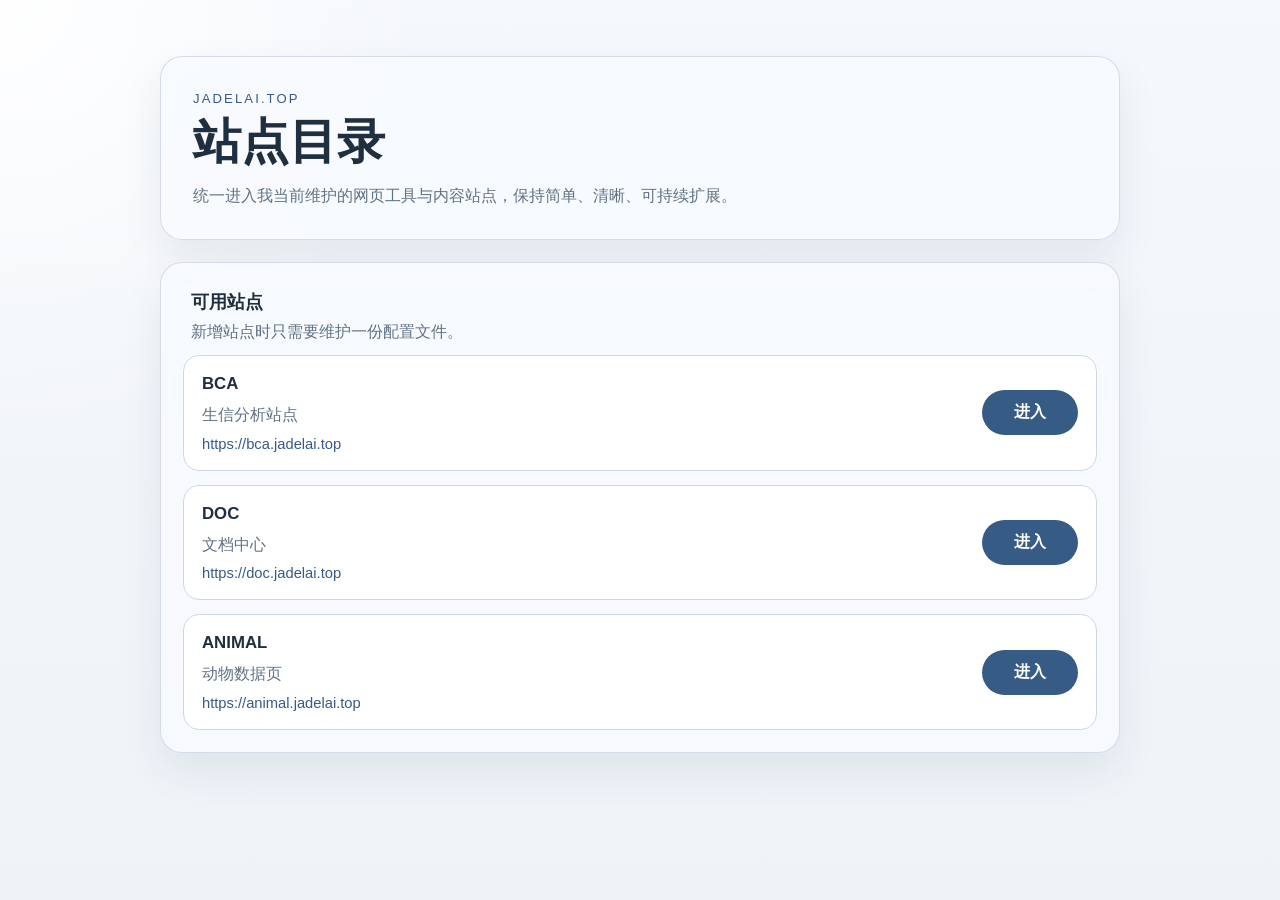
==== index.html @ 3c75c678 "Initial commit" ====
<!DOCTYPE html>
<html lang="zh-CN">
  <head>
    <meta charset="UTF-8" />
    <meta name="viewport" content="width=device-width, initial-scale=1.0" />
    <title>jadelai.top 门户</title>
    <link rel="stylesheet" href="assets/styles.css" />
  </head>
  <body>
    <main class="page-shell">
      <section class="hero">
        <p class="eyebrow">jadelai.top</p>
        <h1>站点目录</h1>
        <p class="hero-copy">
          统一进入我当前维护的网页工具与内容站点，保持简单、清晰、可持续扩展。
        </p>
      </section>

      <section class="site-section" aria-labelledby="site-directory-title">
        <div class="section-header">
          <h2 id="site-directory-title">可用站点</h2>
          <p>新增站点时只需要维护一份配置文件。</p>
        </div>
        <div id="site-list" class="site-list" aria-live="polite"></div>
      </section>
    </main>

    <script src="assets/app.js" defer></script>
  </body>
</html>
---- assets/styles.css ----
:root {
  --bg: #eef3f8;
  --panel: #f8fbfe;
  --panel-strong: #ffffff;
  --line: #ced8e4;
  --text: #1f2f40;
  --text-soft: #607285;
  --accent: #365b85;
  --accent-hover: #284968;
  --shadow: 0 18px 40px rgba(25, 45, 68, 0.08);
  --radius-lg: 22px;
  --radius-md: 16px;
  --radius-sm: 12px;
}

* {
  box-sizing: border-box;
}

body {
  margin: 0;
  min-height: 100vh;
  font-family: "Noto Sans SC", "PingFang SC", "Microsoft YaHei", sans-serif;
  color: var(--text);
  background:
    radial-gradient(circle at top left, rgba(255, 255, 255, 0.95), transparent 28%),
    linear-gradient(180deg, #f5f8fc 0%, var(--bg) 100%);
}

a {
  color: inherit;
}

.page-shell {
  width: min(960px, calc(100% - 32px));
  margin: 0 auto;
  padding: 56px 0 64px;
}

.hero,
.site-section {
  background: rgba(248, 251, 254, 0.82);
  border: 1px solid rgba(206, 216, 228, 0.88);
  border-radius: var(--radius-lg);
  box-shadow: var(--shadow);
  backdrop-filter: blur(8px);
}

.hero {
  padding: 34px 32px 30px;
}

.eyebrow {
  margin: 0 0 10px;
  color: var(--accent);
  font-size: 0.82rem;
  letter-spacing: 0.16em;
  text-transform: uppercase;
}

.hero h1 {
  margin: 0;
  font-size: clamp(2rem, 4vw, 3rem);
  line-height: 1.08;
}

.hero-copy {
  max-width: 42rem;
  margin: 14px 0 0;
  color: var(--text-soft);
  font-size: 1rem;
  line-height: 1.7;
}

.site-section {
  margin-top: 22px;
  padding: 26px 22px 22px;
}

.section-header {
  padding: 0 8px 12px;
}

.section-header h2 {
  margin: 0;
  font-size: 1.15rem;
}

.section-header p {
  margin: 8px 0 0;
  color: var(--text-soft);
}

.site-list {
  display: flex;
  flex-direction: column;
  gap: 14px;
}

.site-item {
  display: grid;
  grid-template-columns: minmax(0, 1fr) auto;
  gap: 16px;
  align-items: center;
  padding: 18px;
  background: var(--panel-strong);
  border: 1px solid var(--line);
  border-radius: var(--radius-md);
  transition:
    transform 160ms ease,
    border-color 160ms ease,
    box-shadow 160ms ease;
}

.site-item:hover {
  transform: translateY(-2px);
  border-color: #b8c9db;
  box-shadow: 0 14px 26px rgba(40, 73, 104, 0.08);
}

.site-meta {
  min-width: 0;
}

.site-meta h3 {
  margin: 0;
  font-size: 1.05rem;
}

.site-desc {
  margin: 8px 0 0;
  color: var(--text-soft);
  line-height: 1.6;
}

.site-url {
  margin: 8px 0 0;
  color: var(--accent);
  font-size: 0.92rem;
  word-break: break-all;
}

.site-link {
  display: inline-flex;
  align-items: center;
  justify-content: center;
  min-width: 96px;
  padding: 12px 18px;
  border-radius: 999px;
  background: var(--accent);
  color: #ffffff;
  font-weight: 600;
  text-decoration: none;
  transition:
    background-color 160ms ease,
    transform 160ms ease;
}

.site-link:hover,
.site-link:focus-visible {
  background: var(--accent-hover);
  transform: translateY(-1px);
}

.site-link:focus-visible {
  outline: 3px solid rgba(54, 91, 133, 0.24);
  outline-offset: 2px;
}

.status-card {
  padding: 22px 18px;
  text-align: center;
  color: var(--text-soft);
  background: var(--panel-strong);
  border: 1px dashed var(--line);
  border-radius: var(--radius-md);
}

@media (max-width: 720px) {
  .page-shell {
    width: min(100% - 20px, 960px);
    padding: 26px 0 36px;
  }

  .hero,
  .site-section {
    border-radius: 18px;
  }

  .hero {
    padding: 26px 20px 22px;
  }

  .site-section {
    padding: 18px 14px 14px;
  }

  .site-item {
    grid-template-columns: 1fr;
    align-items: start;
  }

  .site-link {
    width: 100%;
  }
}
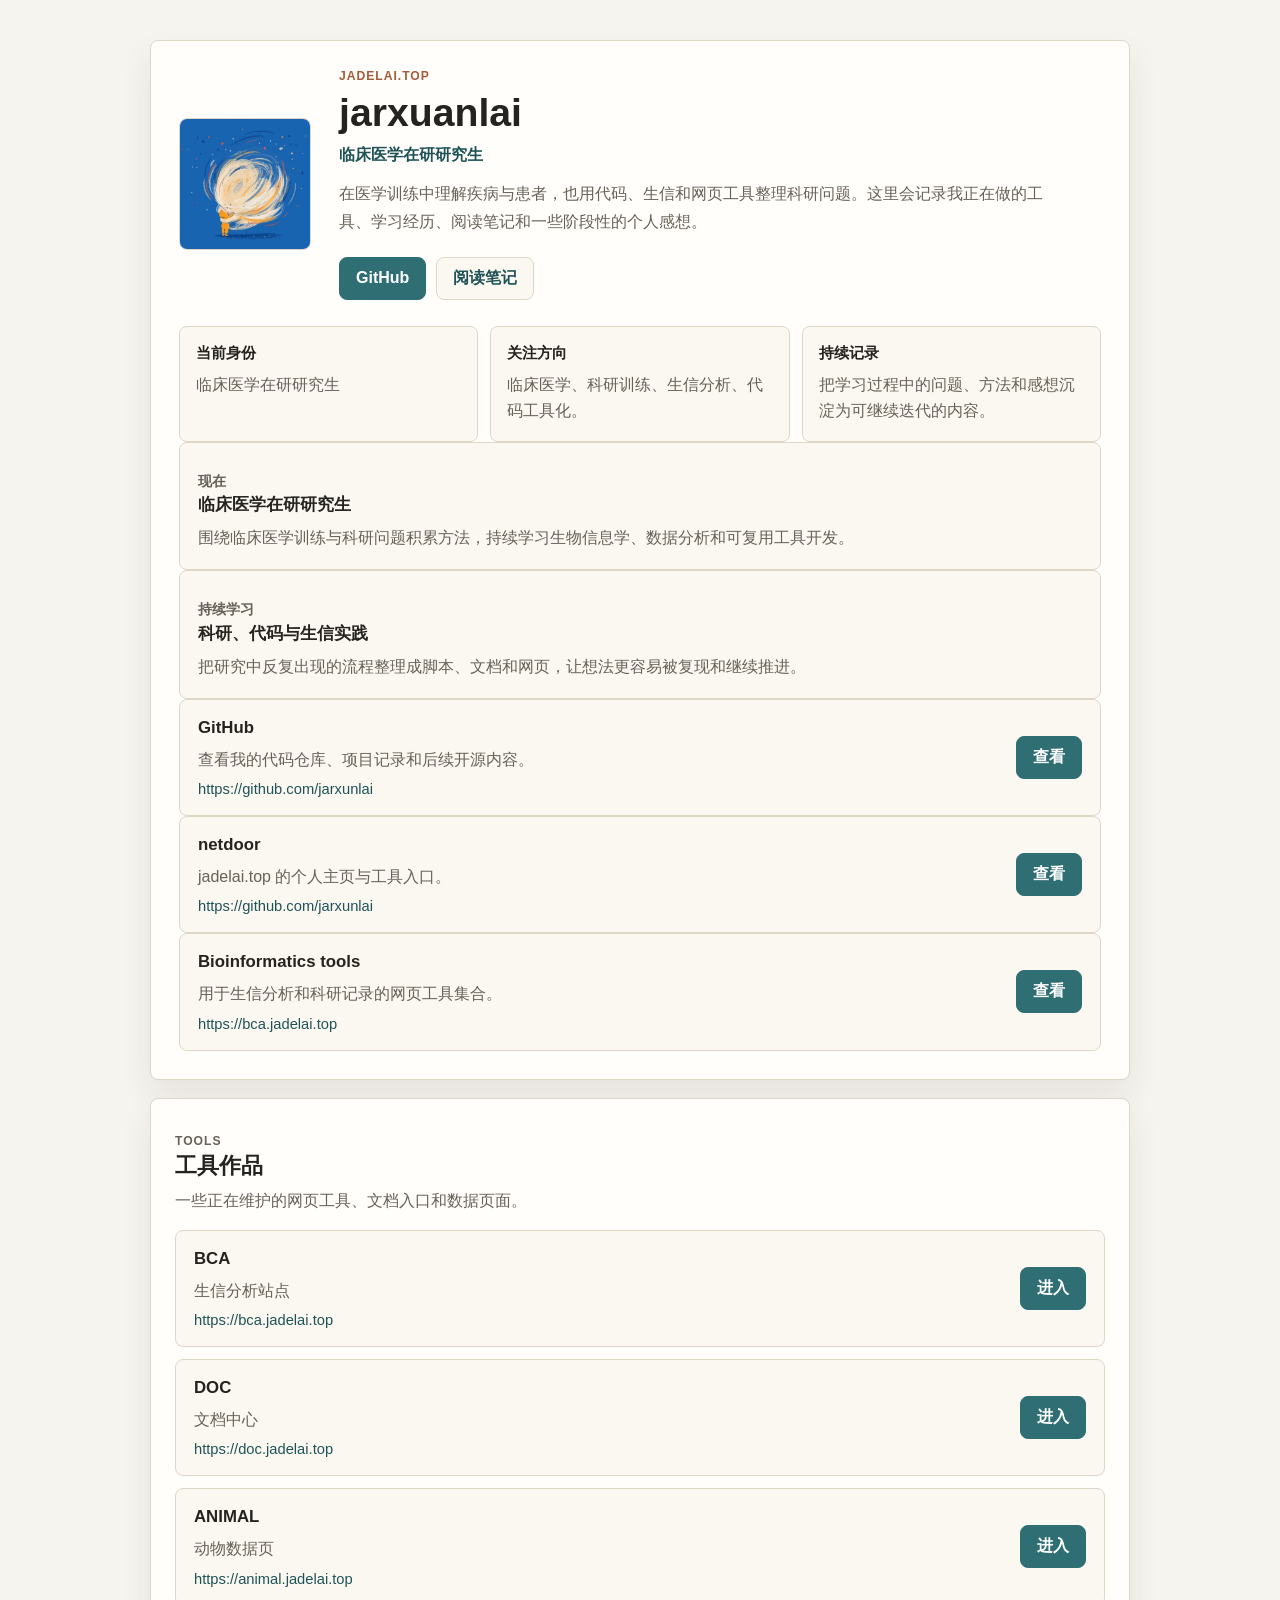
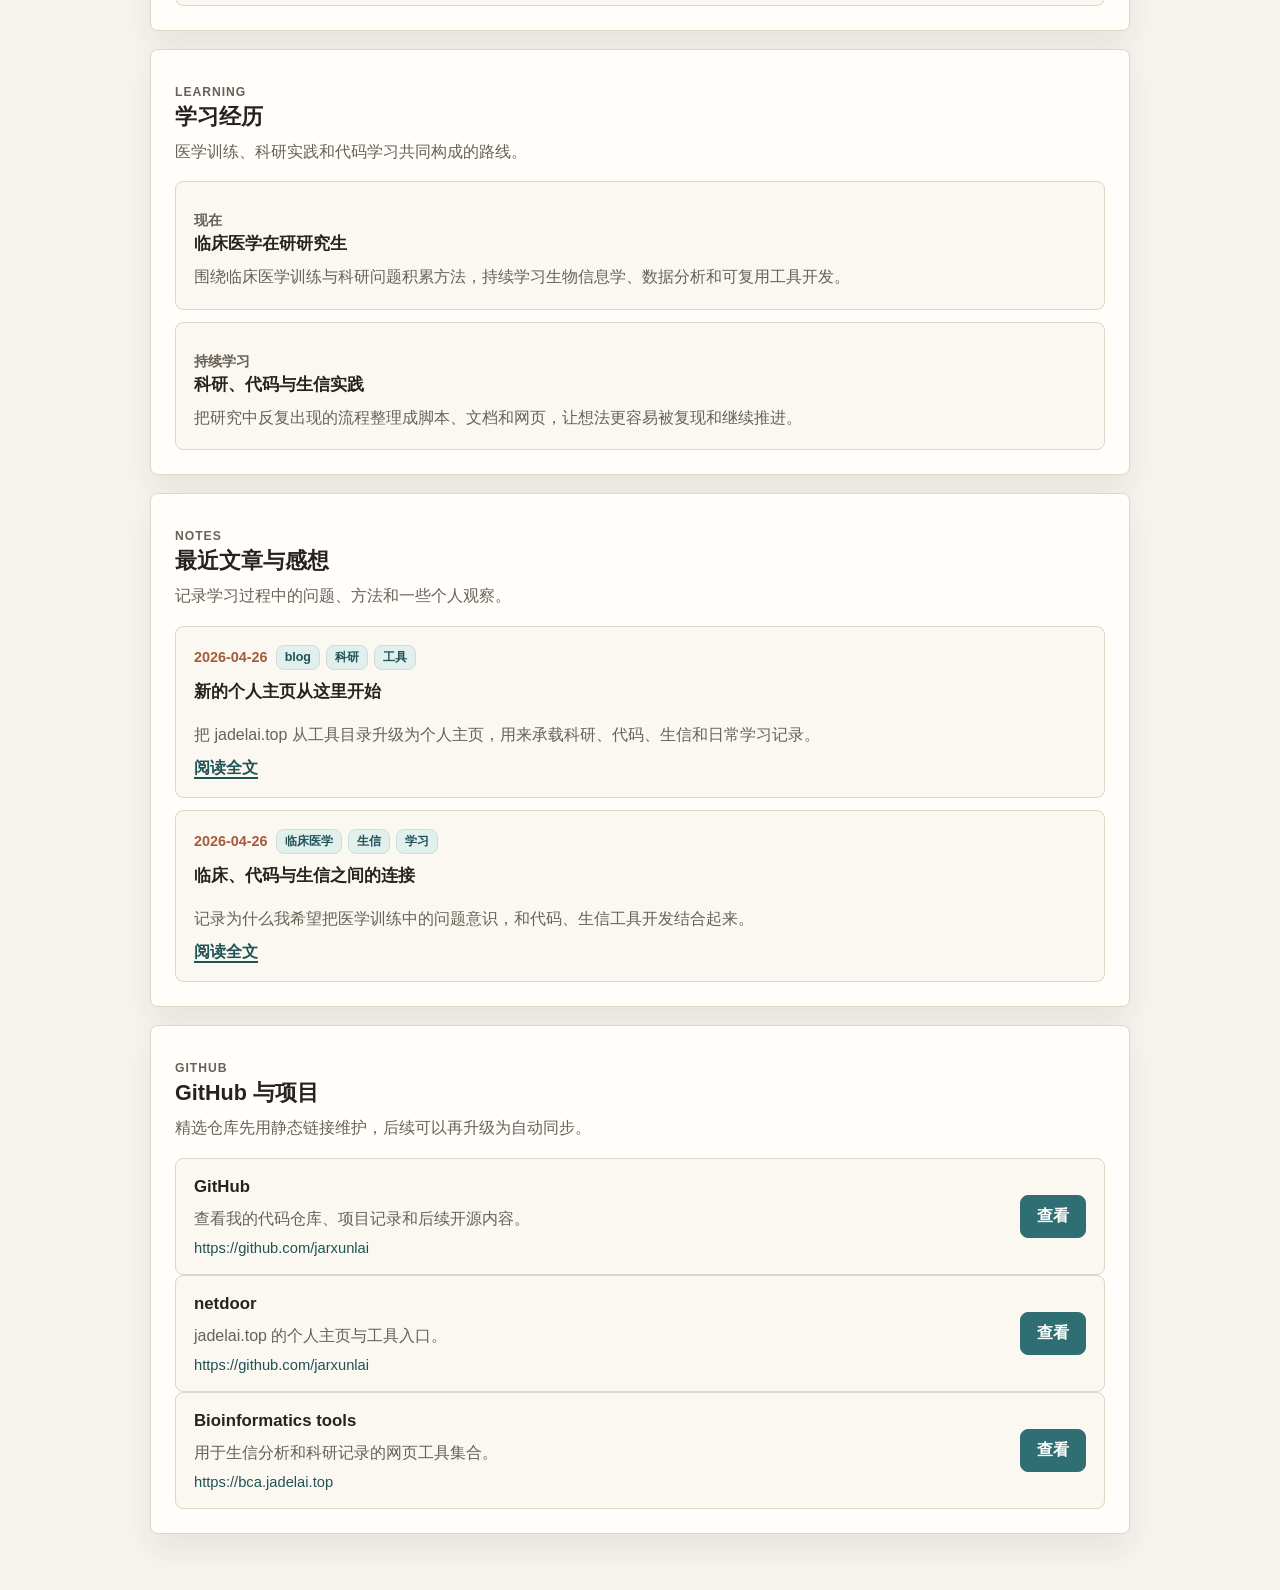
==== commit 90c0ac21: "netdoor_v1" ====
--- a/index.html
+++ b/index.html
@@ -3,25 +3,53 @@
   <head>
     <meta charset="UTF-8" />
     <meta name="viewport" content="width=device-width, initial-scale=1.0" />
-    <title>jadelai.top 门户</title>
+    <title>jarxuanlai | jadelai.top</title>
+    <meta
+      name="description"
+      content="jarxuanlai 的个人主页，记录临床医学、科研、代码、生信和工具开发。"
+    />
     <link rel="stylesheet" href="assets/styles.css" />
   </head>
   <body>
     <main class="page-shell">
-      <section class="hero">
-        <p class="eyebrow">jadelai.top</p>
-        <h1>站点目录</h1>
-        <p class="hero-copy">
-          统一进入我当前维护的网页工具与内容站点，保持简单、清晰、可持续扩展。
-        </p>
+      <section class="hero" aria-labelledby="profile-title">
+        <div id="profile-root" aria-live="polite"></div>
       </section>
 
-      <section class="site-section" aria-labelledby="site-directory-title">
+      <section class="content-section" aria-labelledby="site-directory-title">
         <div class="section-header">
-          <h2 id="site-directory-title">可用站点</h2>
-          <p>新增站点时只需要维护一份配置文件。</p>
+          <p class="eyebrow">TOOLS</p>
+          <h2 id="site-directory-title">工具作品</h2>
+          <p>一些正在维护的网页工具、文档入口和数据页面。</p>
         </div>
-        <div id="site-list" class="site-list" aria-live="polite"></div>
+        <div id="site-list" class="item-list" aria-live="polite"></div>
+      </section>
+
+      <section class="content-section" aria-labelledby="education-title">
+        <div class="section-header">
+          <p class="eyebrow">LEARNING</p>
+          <h2 id="education-title">学习经历</h2>
+          <p>医学训练、科研实践和代码学习共同构成的路线。</p>
+        </div>
+        <div id="education-list" class="timeline-list" aria-live="polite"></div>
+      </section>
+
+      <section class="content-section" aria-labelledby="posts-title">
+        <div class="section-header">
+          <p class="eyebrow">NOTES</p>
+          <h2 id="posts-title">最近文章与感想</h2>
+          <p>记录学习过程中的问题、方法和一些个人观察。</p>
+        </div>
+        <div id="post-list" class="post-list" aria-live="polite"></div>
+      </section>
+
+      <section class="content-section" aria-labelledby="github-title">
+        <div class="section-header">
+          <p class="eyebrow">GITHUB</p>
+          <h2 id="github-title">GitHub 与项目</h2>
+          <p>精选仓库先用静态链接维护，后续可以再升级为自动同步。</p>
+        </div>
+        <div id="github-panel" aria-live="polite"></div>
       </section>
     </main>
 
--- a/assets/styles.css
+++ b/assets/styles.css
@@ -1,30 +1,32 @@
 :root {
-  --bg: #eef3f8;
-  --panel: #f8fbfe;
-  --panel-strong: #ffffff;
-  --line: #ced8e4;
-  --text: #1f2f40;
-  --text-soft: #607285;
-  --accent: #365b85;
-  --accent-hover: #284968;
-  --shadow: 0 18px 40px rgba(25, 45, 68, 0.08);
-  --radius-lg: 22px;
-  --radius-md: 16px;
-  --radius-sm: 12px;
+  --bg: #f6f4ef;
+  --panel: #fffefa;
+  --panel-soft: #fbf8f1;
+  --line: #ded7c8;
+  --text: #25231f;
+  --text-soft: #676158;
+  --accent: #2f6f73;
+  --accent-strong: #1f5357;
+  --accent-soft: #e1efed;
+  --rust: #a45c3a;
+  --shadow: 0 16px 32px rgba(48, 43, 34, 0.08);
+  --radius: 8px;
 }
 
 * {
   box-sizing: border-box;
 }
 
+html {
+  scroll-behavior: smooth;
+}
+
 body {
   margin: 0;
   min-height: 100vh;
+  color: var(--text);
+  background: var(--bg);
   font-family: "Noto Sans SC", "PingFang SC", "Microsoft YaHei", sans-serif;
-  color: var(--text);
-  background:
-    radial-gradient(circle at top left, rgba(255, 255, 255, 0.95), transparent 28%),
-    linear-gradient(180deg, #f5f8fc 0%, var(--bg) 100%);
 }
 
 a {
@@ -32,69 +34,222 @@
 }
 
 .page-shell {
-  width: min(960px, calc(100% - 32px));
+  width: min(980px, calc(100% - 32px));
   margin: 0 auto;
-  padding: 56px 0 64px;
+  padding: 40px 0 56px;
+}
+
+.page-shell--article {
+  width: min(760px, calc(100% - 32px));
 }
 
 .hero,
-.site-section {
-  background: rgba(248, 251, 254, 0.82);
-  border: 1px solid rgba(206, 216, 228, 0.88);
-  border-radius: var(--radius-lg);
+.content-section,
+.article-shell {
+  background: var(--panel);
+  border: 1px solid var(--line);
+  border-radius: var(--radius);
   box-shadow: var(--shadow);
-  backdrop-filter: blur(8px);
 }
 
 .hero {
-  padding: 34px 32px 30px;
+  padding: 28px;
+}
+
+.profile-layout {
+  display: grid;
+  grid-template-columns: 132px minmax(0, 1fr);
+  gap: 28px;
+  align-items: center;
+}
+
+.avatar-frame {
+  width: 132px;
+  aspect-ratio: 1;
+  display: grid;
+  place-items: center;
+  overflow: hidden;
+  border: 1px solid var(--line);
+  border-radius: var(--radius);
+  background: var(--accent-soft);
+}
+
+.avatar-image {
+  width: 100%;
+  height: 100%;
+  object-fit: cover;
+}
+
+.avatar-fallback {
+  width: 100%;
+  height: 100%;
+  display: grid;
+  place-items: center;
+  padding: 12px;
+  color: var(--accent-strong);
+  font-size: 1.05rem;
+  font-weight: 700;
+  text-align: center;
+  overflow-wrap: anywhere;
 }
 
 .eyebrow {
-  margin: 0 0 10px;
-  color: var(--accent);
-  font-size: 0.82rem;
-  letter-spacing: 0.16em;
+  margin: 0 0 8px;
+  color: var(--rust);
+  font-size: 0.76rem;
+  font-weight: 700;
+  letter-spacing: 0.08em;
   text-transform: uppercase;
 }
 
-.hero h1 {
-  margin: 0;
-  font-size: clamp(2rem, 4vw, 3rem);
-  line-height: 1.08;
-}
-
-.hero-copy {
-  max-width: 42rem;
+h1,
+h2,
+h3,
+p {
+  overflow-wrap: anywhere;
+}
+
+.profile-copy h1,
+.article-header h1 {
+  margin: 0;
+  font-size: 2.45rem;
+  line-height: 1.12;
+  letter-spacing: 0;
+}
+
+.profile-role {
+  margin: 10px 0 0;
+  color: var(--accent-strong);
+  font-weight: 700;
+}
+
+.hero-copy,
+.article-summary {
+  max-width: 44rem;
   margin: 14px 0 0;
   color: var(--text-soft);
   font-size: 1rem;
-  line-height: 1.7;
-}
-
-.site-section {
-  margin-top: 22px;
-  padding: 26px 22px 22px;
+  line-height: 1.78;
+}
+
+.hero-actions {
+  display: flex;
+  flex-wrap: wrap;
+  gap: 10px;
+  margin-top: 20px;
+}
+
+.primary-link,
+.secondary-link,
+.site-link {
+  display: inline-flex;
+  align-items: center;
+  justify-content: center;
+  min-height: 42px;
+  padding: 10px 16px;
+  border-radius: var(--radius);
+  font-weight: 700;
+  text-decoration: none;
+  transition:
+    background-color 160ms ease,
+    border-color 160ms ease,
+    transform 160ms ease;
+}
+
+.primary-link,
+.site-link {
+  border: 1px solid var(--accent);
+  background: var(--accent);
+  color: #ffffff;
+}
+
+.secondary-link {
+  border: 1px solid var(--line);
+  background: var(--panel-soft);
+  color: var(--accent-strong);
+}
+
+.primary-link:hover,
+.site-link:hover,
+.primary-link:focus-visible,
+.site-link:focus-visible {
+  background: var(--accent-strong);
+  border-color: var(--accent-strong);
+  transform: translateY(-1px);
+}
+
+.secondary-link:hover,
+.secondary-link:focus-visible {
+  border-color: var(--accent);
+  transform: translateY(-1px);
+}
+
+.primary-link:focus-visible,
+.secondary-link:focus-visible,
+.site-link:focus-visible,
+.text-link:focus-visible,
+.top-nav a:focus-visible {
+  outline: 3px solid rgba(47, 111, 115, 0.24);
+  outline-offset: 2px;
+}
+
+.profile-grid {
+  display: grid;
+  grid-template-columns: repeat(3, minmax(0, 1fr));
+  gap: 12px;
+  margin-top: 26px;
+}
+
+.mini-panel,
+.site-item,
+.timeline-item,
+.post-card,
+.status-card {
+  border: 1px solid var(--line);
+  border-radius: var(--radius);
+  background: var(--panel-soft);
+}
+
+.mini-panel {
+  padding: 16px;
+}
+
+.mini-panel h2 {
+  margin: 0;
+  font-size: 0.95rem;
+}
+
+.mini-panel p {
+  margin: 8px 0 0;
+  color: var(--text-soft);
+  line-height: 1.65;
+}
+
+.content-section {
+  margin-top: 18px;
+  padding: 24px;
 }
 
 .section-header {
-  padding: 0 8px 12px;
+  margin-bottom: 16px;
 }
 
 .section-header h2 {
   margin: 0;
-  font-size: 1.15rem;
+  font-size: 1.35rem;
 }
 
 .section-header p {
   margin: 8px 0 0;
   color: var(--text-soft);
-}
-
-.site-list {
-  display: flex;
-  flex-direction: column;
-  gap: 14px;
+  line-height: 1.65;
+}
+
+.item-list,
+.timeline-list,
+.post-list {
+  display: grid;
+  gap: 12px;
 }
 
 .site-item {
@@ -103,101 +258,214 @@
   gap: 16px;
   align-items: center;
   padding: 18px;
-  background: var(--panel-strong);
-  border: 1px solid var(--line);
-  border-radius: var(--radius-md);
-  transition:
-    transform 160ms ease,
-    border-color 160ms ease,
-    box-shadow 160ms ease;
-}
-
-.site-item:hover {
-  transform: translateY(-2px);
-  border-color: #b8c9db;
-  box-shadow: 0 14px 26px rgba(40, 73, 104, 0.08);
 }
 
 .site-meta {
   min-width: 0;
 }
 
-.site-meta h3 {
+.site-meta h3,
+.timeline-item h3,
+.post-card h3 {
   margin: 0;
   font-size: 1.05rem;
 }
 
-.site-desc {
+.site-desc,
+.timeline-item p,
+.post-card p {
   margin: 8px 0 0;
   color: var(--text-soft);
-  line-height: 1.6;
+  line-height: 1.7;
 }
 
 .site-url {
   margin: 8px 0 0;
-  color: var(--accent);
+  color: var(--accent-strong);
   font-size: 0.92rem;
   word-break: break-all;
 }
 
-.site-link {
+.timeline-item,
+.post-card {
+  padding: 18px;
+}
+
+.timeline-period,
+.post-card-meta time {
+  margin: 0;
+  color: var(--rust);
+  font-size: 0.9rem;
+  font-weight: 700;
+}
+
+.post-card {
+  display: grid;
+  gap: 10px;
+}
+
+.post-card-meta {
+  display: flex;
+  flex-wrap: wrap;
+  gap: 8px;
+  align-items: center;
+}
+
+.tag-row {
+  display: flex;
+  flex-wrap: wrap;
+  gap: 6px;
+}
+
+.tag {
   display: inline-flex;
   align-items: center;
-  justify-content: center;
-  min-width: 96px;
-  padding: 12px 18px;
-  border-radius: 999px;
-  background: var(--accent);
-  color: #ffffff;
-  font-weight: 600;
-  text-decoration: none;
-  transition:
-    background-color 160ms ease,
-    transform 160ms ease;
-}
-
-.site-link:hover,
-.site-link:focus-visible {
-  background: var(--accent-hover);
-  transform: translateY(-1px);
-}
-
-.site-link:focus-visible {
-  outline: 3px solid rgba(54, 91, 133, 0.24);
-  outline-offset: 2px;
+  min-height: 24px;
+  padding: 3px 8px;
+  border: 1px solid #cbdeda;
+  border-radius: var(--radius);
+  color: var(--accent-strong);
+  background: var(--accent-soft);
+  font-size: 0.78rem;
+  font-weight: 700;
+}
+
+.text-link {
+  color: var(--accent-strong);
+  font-weight: 700;
+  text-decoration: underline;
+  text-decoration-thickness: 2px;
+  text-underline-offset: 4px;
 }
 
 .status-card {
   padding: 22px 18px;
+  color: var(--text-soft);
   text-align: center;
-  color: var(--text-soft);
-  background: var(--panel-strong);
-  border: 1px dashed var(--line);
-  border-radius: var(--radius-md);
+}
+
+.top-nav {
+  margin-bottom: 14px;
+}
+
+.top-nav a {
+  color: var(--accent-strong);
+  font-weight: 700;
+  text-decoration: none;
+}
+
+.article-shell {
+  padding: 30px;
+}
+
+.article-header {
+  padding-bottom: 22px;
+  border-bottom: 1px solid var(--line);
+}
+
+.article-content {
+  padding-top: 8px;
+  color: var(--text);
+  font-size: 1.02rem;
+  line-height: 1.85;
+}
+
+.article-content h1,
+.article-content h2,
+.article-content h3 {
+  margin: 1.5em 0 0.55em;
+  line-height: 1.3;
+}
+
+.article-content h1 {
+  font-size: 1.8rem;
+}
+
+.article-content h2 {
+  font-size: 1.35rem;
+}
+
+.article-content h3 {
+  font-size: 1.12rem;
+}
+
+.article-content p,
+.article-content ul,
+.article-content blockquote,
+.article-content pre {
+  margin: 1em 0;
+}
+
+.article-content ul {
+  padding-left: 1.4rem;
+}
+
+.article-content blockquote {
+  padding: 12px 16px;
+  border-left: 4px solid var(--accent);
+  background: var(--panel-soft);
+  color: var(--text-soft);
+}
+
+.article-content blockquote p {
+  margin: 0;
+}
+
+.article-content code {
+  padding: 0.1em 0.35em;
+  border-radius: 6px;
+  background: #ece7dc;
+  font-family: "SFMono-Regular", Consolas, "Liberation Mono", monospace;
+  font-size: 0.92em;
+}
+
+.article-content pre {
+  overflow-x: auto;
+  padding: 14px;
+  border-radius: var(--radius);
+  background: #25231f;
+  color: #f8f5ec;
+}
+
+.article-content pre code {
+  padding: 0;
+  background: transparent;
+  color: inherit;
 }
 
 @media (max-width: 720px) {
-  .page-shell {
-    width: min(100% - 20px, 960px);
-    padding: 26px 0 36px;
+  .page-shell,
+  .page-shell--article {
+    width: min(100% - 20px, 980px);
+    padding: 22px 0 34px;
   }
 
   .hero,
-  .site-section {
-    border-radius: 18px;
-  }
-
-  .hero {
-    padding: 26px 20px 22px;
-  }
-
-  .site-section {
-    padding: 18px 14px 14px;
+  .content-section,
+  .article-shell {
+    padding: 18px;
+  }
+
+  .profile-layout {
+    grid-template-columns: 1fr;
+    gap: 18px;
+  }
+
+  .avatar-frame {
+    width: 104px;
+  }
+
+  .profile-copy h1,
+  .article-header h1 {
+    font-size: 2rem;
+  }
+
+  .profile-grid {
+    grid-template-columns: 1fr;
   }
 
   .site-item {
     grid-template-columns: 1fr;
-    align-items: start;
   }
 
   .site-link {
